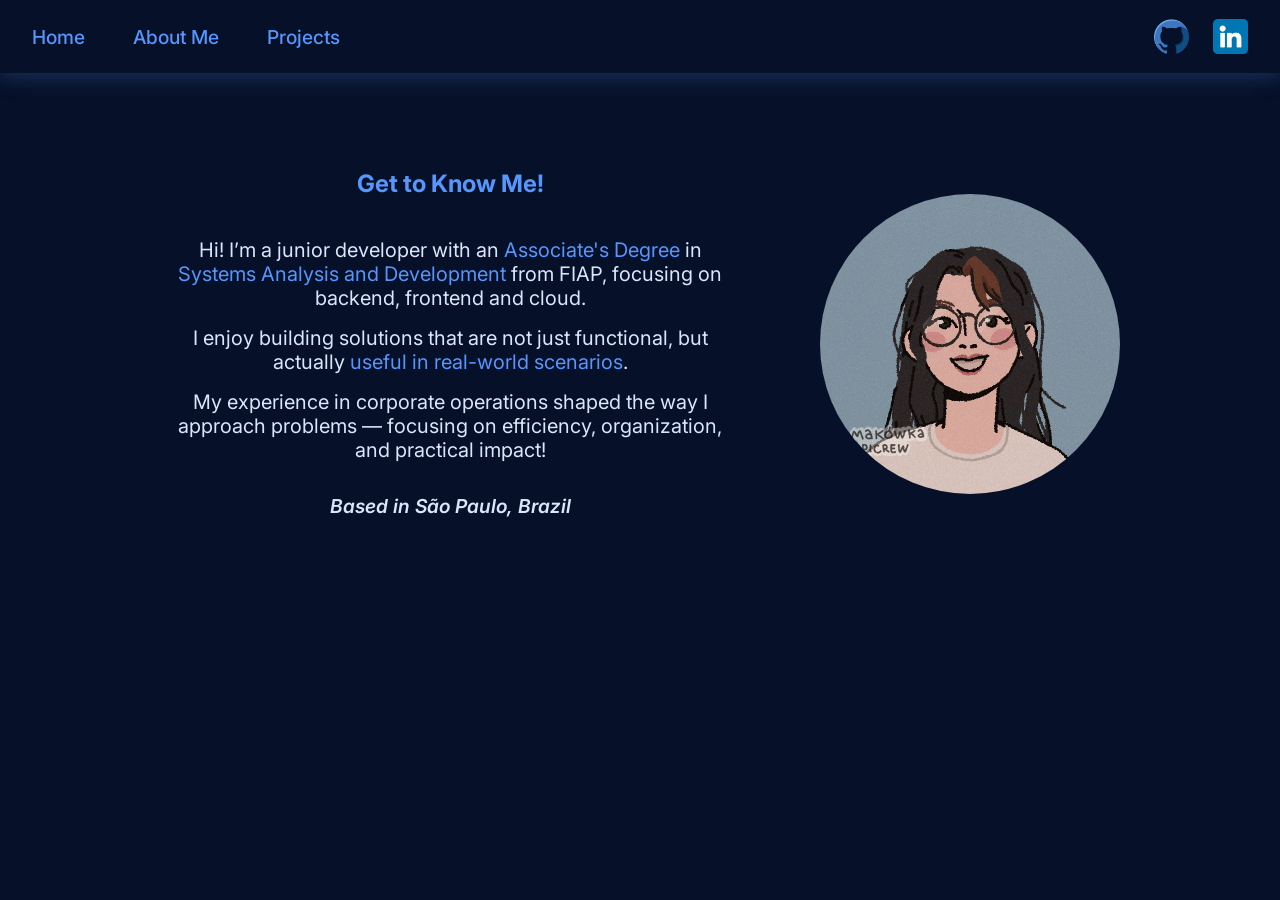
==== about.html @ 89931473 "About section started + add social media links" ====
<!DOCTYPE html>
<html lang="en">
<head>
    <meta charset="UTF-8">
    <meta name="viewport" content="width=device-width, initial-scale=1.0">
    <title>Personal Portfolio - Lavinia Park</title>

    <link rel="stylesheet" href="css/style.css">
    <link rel="preconnect" href="https://fonts.googleapis.com">
    <link rel="preconnect" href="https://fonts.gstatic.com" crossorigin>
    <link href="https://fonts.googleapis.com/css2?family=Inter:ital,opsz,wght@0,14..32,100..900;1,14..32,100..900&display=swap" rel="stylesheet">
</head>
<body>
    <header class="menu">
        <nav>
            <ul>
                <li><a href="index.html" class="navbar">Home</a></li>
                <li><a href="about.html" class="navbar">About Me</a></li>
                <li><a href="projects.html" class="navbar">Projects</a></li>
            </ul>
            <div class="icons">
                <a href="https://github.com/laviniapark" target="_blank">
                    <img src="images/github.png" alt="Github Icon">
                </a>
                <a href="https://www.linkedin.com/in/lavinia-park-l01122003/" target="_blank">
                    <img src="images/linkedin.png" alt="Linkedin Icon">
                </a>
            </div>
        </nav>
    </header>
    <main>
        <section class="intro">
            <h1>Get to Know Me!</h1>
            <p>Hi! I’m a junior developer with an <span class="color">Associate's Degree</span> in <span class="color">Systems Analysis and Development</span> from FIAP, focusing on backend, frontend and cloud.</p>
            <p>I enjoy building solutions that are not just functional, but actually <span class="color">useful in real-world scenarios</span>.</p>
            <p>My experience in corporate operations shaped the way I approach problems — focusing on efficiency, organization, and practical impact!</p>
            <span class="italic-text">Based in São Paulo, Brazil</span>
        </section>
        <img src="images/my-icon.png" alt="My Icon" class="profile-pic">
    </main>
</body>
</html>
---- css/style.css ----
* {
  margin: 0;
  padding: 0;
  box-sizing: border-box;
}

body {
  margin: 0;
  font-family: 'Inter', sans-serif;
  color: #dae7fa;
  background-color: #061028;
  min-height: 100vh;
}

header {
  position: relative;
  z-index: 2;
  padding: 1.2rem 2rem;
}

/* Navigation Bar */
header nav {
  display: flex;
  justify-content: space-between;
  align-items: center;
}

header ul {
  list-style-type: none;
  display: flex;
  gap: 3rem;
  margin: 0;
  padding: 0;
}

.navbar {
  position: relative;
  text-decoration: none;
  color: #5596ff;
  font-weight: 500;
  font-size: 1.2rem;
}

.navbar::after {
  content: "";
  position: absolute;
  left: 0;
  bottom: -3px;
  width: 100%;
  height: 2px;
  background: #3b83f6;
  transform: scaleX(0);
  transform-origin: center;
  transition: transform 0.25s ease;
}

.navbar:hover {
  color: #92bcff;
}

.navbar:hover::after {
  transform: scaleX(1);
}

.icons {
  display: flex;
  align-items: center;
  gap: 1.5rem;
  margin-left: 3rem;
}

.icons a {
  display: flex;
  align-items: center;
}

.icons img {
  display: block;
  width: 35px;
  height: 35px;
}

main {
  position: relative;
  z-index: 2;
  flex: 1;
  display: flex;
  align-items: center;
  justify-content: center;
  gap: 5rem;
}

.hero {
  position: relative;
  min-height: 100vh;
  overflow: hidden;
  background: radial-gradient(circle at center, #0f172a 20%, #020617 65%);
  display: flex;
  flex-direction: column;
}

.blob {
  position: absolute;
  width: 560px;
  height: 560px;
  border-radius: 50%;
  pointer-events: none;
  top: 50%;
  left: 50%;
  transform: translate(-50%, -50%);
  filter: blur(50px);
  background: radial-gradient(
    circle,
    rgba(96, 165, 250, 0.25) 0%,
    rgba(59, 130, 246, 0.15) 40%,
    rgba(30, 64, 175, 0.08) 60%,
    transparent 75%
  );
}

/*Home Main Section*/

.hero-box {
  display: flex;
  flex-direction: column;
  align-items: center;
}

.hero-content {
  display: flex;
  flex-direction: column;
  align-items: center;
  text-align: center;
  animation: subirTexto 0.8s ease forwards;
  animation-delay: 1s;
  padding-bottom: 2rem;
}

.hero-content h1 {
    font-size: 5rem;
}

.hero-content p {
    font-weight: 500;
    opacity: 0.9;
    font-size: 1.25rem;
    padding-left: 1rem;
    font-style: italic;
}

.btn {
 outline: none;
 cursor: pointer;
 border: none;
 padding: 0.9rem 2rem;
 margin: 0;
 font-family: inherit;
 font-size: inherit;
 position: relative;
 display: inline-block;
 letter-spacing: 0.05rem;
 font-weight: 700;
 font-size: 17px;
 border-radius: 500px;
 overflow: hidden;
 background: #92bcff;
 color: #d8e7fd;
 text-decoration: none;
}

.btn span {
 position: relative;
 z-index: 10;
 transition: color 0.4s;
}

.btn:hover span {
 color: #003790;
}

.btn::before {
 content: "";
 position: absolute;
 top: 0;
 left: -10%;
 width: 120%;
 height: 100%;
 background: #003790;
 transform: skew(30deg);
 transition: transform 0.4s cubic-bezier(0.3, 1, 0.8, 1);
}

.btn:hover::before {
 transform: translate3d(100%, 0, 0);
}


/*Footer*/

footer {
  position: relative;
  z-index: 2;
  padding-bottom: 1rem;
}

.copyright {
  color: #5596ff;
  font-size: 0.8rem;
  text-align: center;
  margin: 0;
}

/*------------*/
/*ABOUT ME CSS*/
/*------------*/

.menu {
  box-shadow: 0 4px 20px rgba(85, 150, 255, 0.25);
}

.intro {
  display: flex;
  flex-direction: column;
  align-items: center;
  text-align: center;
  max-width: 580px;
  padding: 6rem 1rem;
  gap: 1rem;
}

.intro h1 {
    padding-bottom: 1.5rem;
    color: #5596ff;
}

.intro p {
    font-size: 1.25rem;
}

.color {
    font-size: 1.25rem;
    color: #5596ff;
    font-weight: 400;
}

.italic-text {
    font-size: 1.20rem;
    font-style: italic;
    font-weight: 600;
    padding-top: 1rem;
}

.profile-pic {
    width: 300px;
    height: 300px;
    border-radius: 50%;
    object-fit: cover;
}
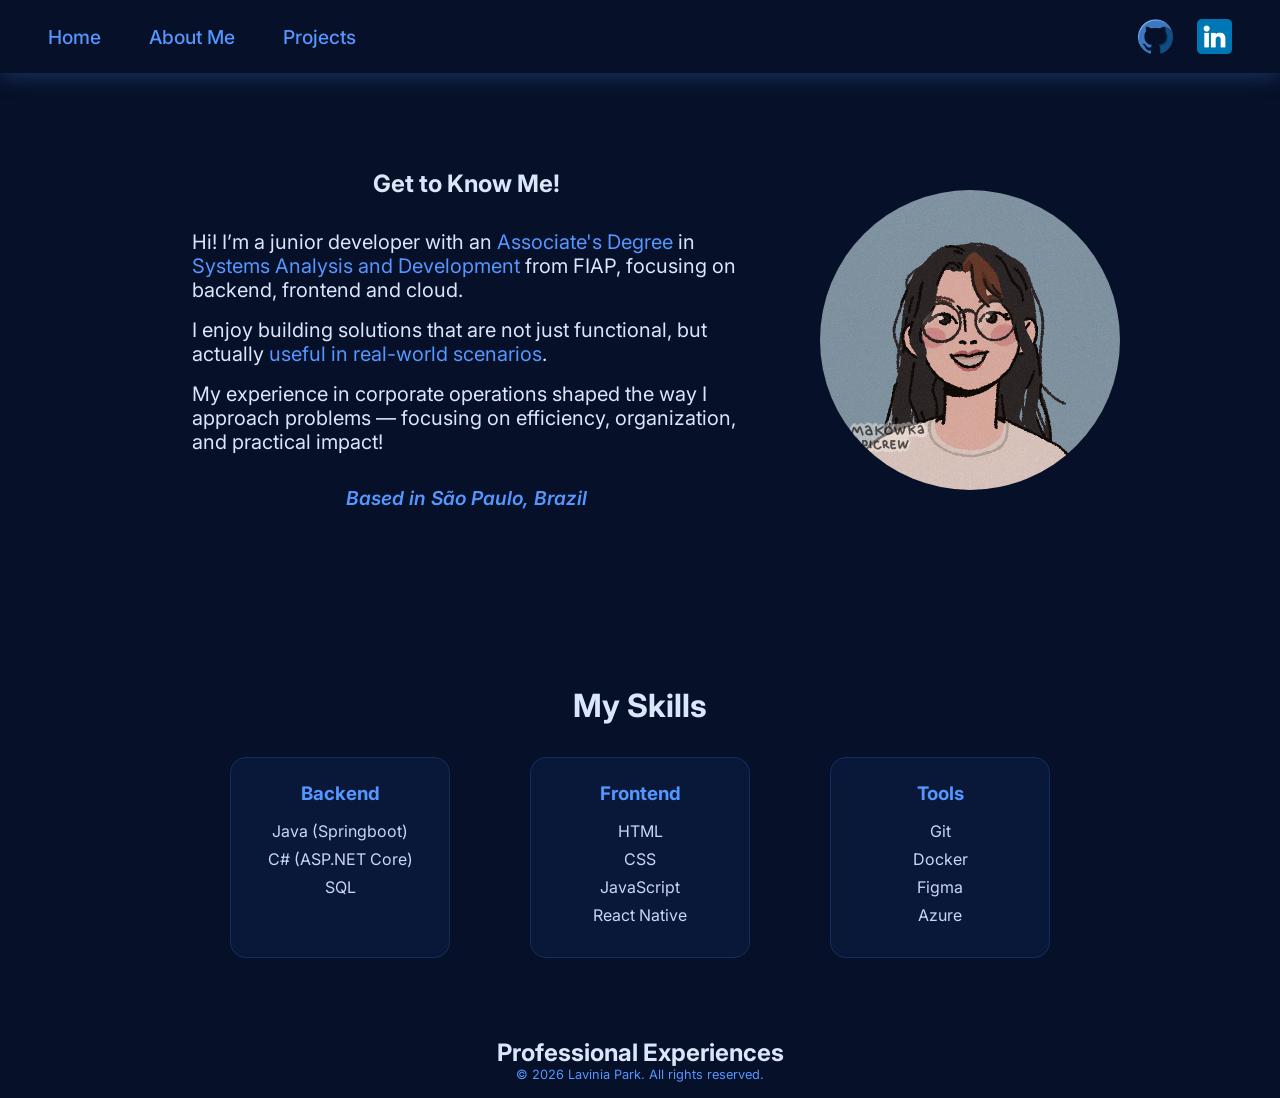
==== commit 4d86931a: "Minor changes" ====
--- a/about.html
+++ b/about.html
@@ -29,14 +29,55 @@
         </nav>
     </header>
     <main>
-        <section class="intro">
-            <h1>Get to Know Me!</h1>
-            <p>Hi! I’m a junior developer with an <span class="color">Associate's Degree</span> in <span class="color">Systems Analysis and Development</span> from FIAP, focusing on backend, frontend and cloud.</p>
-            <p>I enjoy building solutions that are not just functional, but actually <span class="color">useful in real-world scenarios</span>.</p>
-            <p>My experience in corporate operations shaped the way I approach problems — focusing on efficiency, organization, and practical impact!</p>
-            <span class="italic-text">Based in São Paulo, Brazil</span>
+        <div class="about">
+            <section class="intro">
+                <h1>Get to Know Me!</h1>
+                <p>Hi! I’m a junior developer with an <span class="color">Associate's Degree</span> in <span class="color">Systems Analysis and Development</span> from FIAP, focusing on backend, frontend and cloud.</p>
+                <p>I enjoy building solutions that are not just functional, but actually <span class="color">useful in real-world scenarios</span>.</p>
+                <p>My experience in corporate operations shaped the way I approach problems — focusing on efficiency, organization, and practical impact!</p>
+                <span class="italic-text">Based in São Paulo, Brazil</span>
+            </section>
+            <img src="images/my-icon.png" alt="My Icon" class="profile-pic">
+        </div>
+        <section class="skills">
+            <h1>My Skills</h1>
+            <div class="skills-container">
+                <div class="skill-card">
+                <h3>Backend</h3>
+                <ul>
+                    <li>Java (Springboot)</li>
+                    <li>C# (ASP.NET Core)</li>
+                    <li>SQL</li>
+                </ul>
+                </div>
+
+                <div class="skill-card">
+                <h3>Frontend</h3>
+                <ul>
+                    <li>HTML</li>
+                    <li>CSS</li>
+                    <li>JavaScript</li>
+                    <li>React Native</li>
+                </ul>
+                </div>
+
+                <div class="skill-card">
+                <h3>Tools</h3>
+                <ul>
+                    <li>Git</li>
+                    <li>Docker</li>
+                    <li>Figma</li>
+                    <li>Azure</li>
+                </ul>
+                </div>
+            </div>
         </section>
-        <img src="images/my-icon.png" alt="My Icon" class="profile-pic">
+        <section class="experience">
+            <h1>Professional Experiences</h1>
+        </section>
     </main>
+    <footer>
+        <p class="copyright">© 2026 Lavinia Park. All rights reserved.</p>
+    </footer>
 </body>
 </html>
--- a/css/style.css
+++ b/css/style.css
@@ -15,7 +15,7 @@
 header {
   position: relative;
   z-index: 2;
-  padding: 1.2rem 2rem;
+  padding: 1.2rem 3rem;
 }
 
 /* Navigation Bar */
@@ -85,6 +85,7 @@
   z-index: 2;
   flex: 1;
   display: flex;
+  flex-direction: column;
   align-items: center;
   justify-content: center;
   gap: 5rem;
@@ -218,19 +219,27 @@
   box-shadow: 0 4px 20px rgba(85, 150, 255, 0.25);
 }
 
+.about {
+    display: flex;
+    align-items: center;
+    justify-content: center;
+    gap: 5rem;
+}
+
 .intro {
   display: flex;
   flex-direction: column;
   align-items: center;
-  text-align: center;
+  text-align: left;
   max-width: 580px;
-  padding: 6rem 1rem;
+  padding: 6rem 0rem;
+  padding-left: 2rem;
   gap: 1rem;
 }
 
 .intro h1 {
-    padding-bottom: 1.5rem;
-    color: #5596ff;
+    padding-bottom: 1rem;
+    color: #dae7fa;
 }
 
 .intro p {
@@ -247,6 +256,7 @@
     font-size: 1.20rem;
     font-style: italic;
     font-weight: 600;
+    color: #5596ff;
     padding-top: 1rem;
 }
 
@@ -255,4 +265,52 @@
     height: 300px;
     border-radius: 50%;
     object-fit: cover;
+
+}
+
+/*SKILL SECTION*/
+
+.skills {
+  width: 100%;
+  max-width: 1000px;
+  text-align: center;
+}
+
+.skills h1 {
+  font-size: 2rem;
+  margin-bottom: 2rem;
+}
+
+.skills-container {
+  display: flex;
+  justify-content: center;
+  gap: 5rem;
+  flex-wrap: wrap;
+}
+
+.skill-card {
+  background: rgba(59, 131, 246, 0.08);
+  border: 1px solid rgba(59, 131, 246, 0.2);
+  border-radius: 16px;
+  padding: 1.5rem 2rem;
+  width: 220px;
+
+  backdrop-filter: blur(10px);
+  transition: 0.3s ease;
+}
+
+.skill-card h3 {
+  margin-bottom: 1rem;
+  color: #5596ff;
+}
+
+.skill-card ul {
+  list-style: none;
+  padding: 0;
+}
+
+.skill-card li {
+  margin: 0.5rem 0;
+  color: #cbd5f5;
+  font-weight: 400;
 }
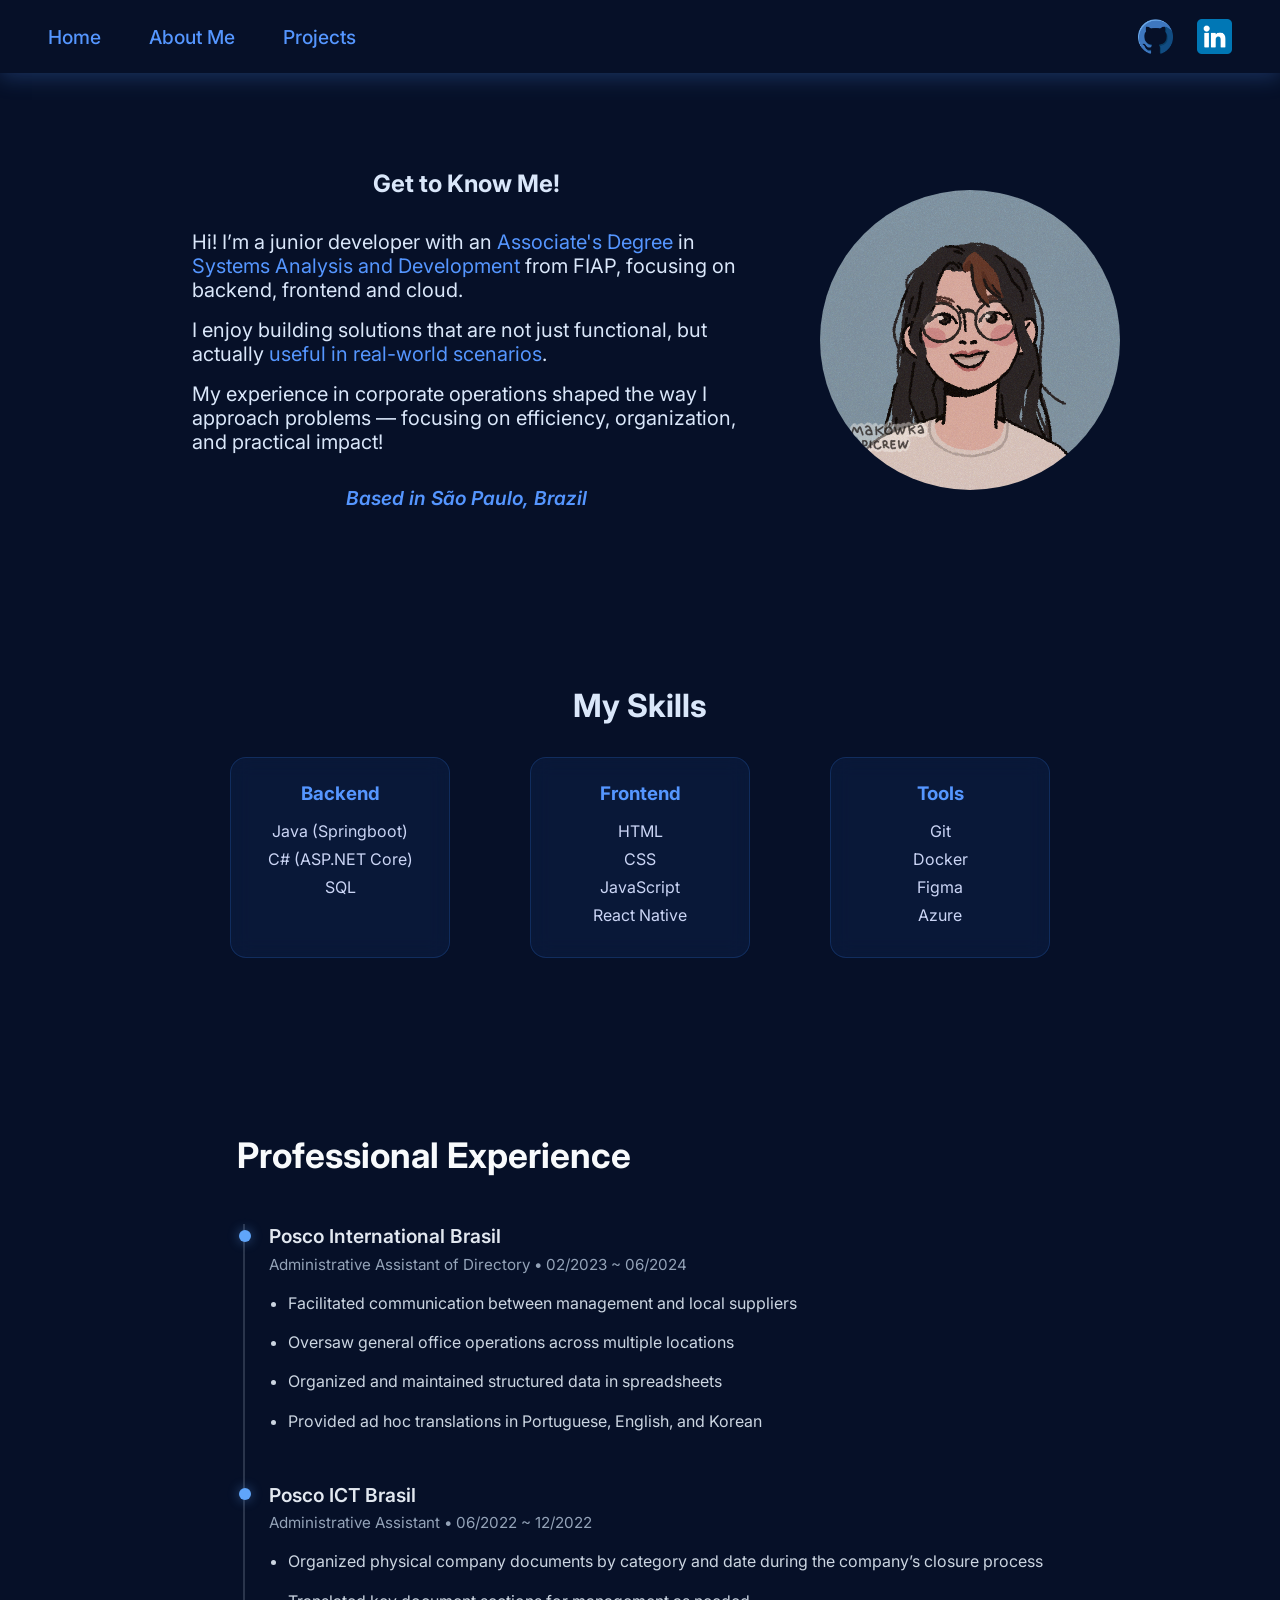
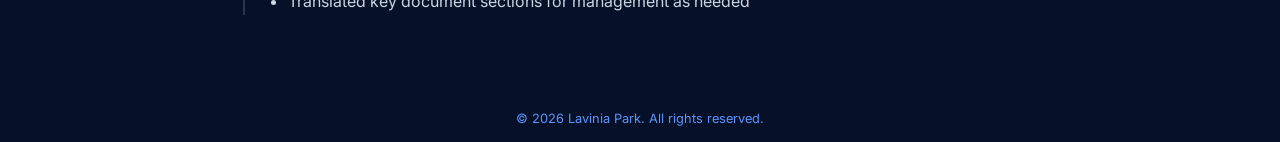
==== commit 9ab9893a: "Professional experience addes + minor changes" ====
--- a/about.html
+++ b/about.html
@@ -73,7 +73,34 @@
             </div>
         </section>
         <section class="experience">
-            <h1>Professional Experiences</h1>
+            <h1>Professional Experience</h1>
+            <div class="timeline">
+                <div class="timeline-item">
+                    <div class="timeline-dot"></div>
+                    <div class="timeline-content">
+                        <h3>Posco International Brasil</h3>
+                        <span>Administrative Assistant of Directory • 02/2023 ~ 06/2024</span>
+                        <ul>
+                            <li>Facilitated communication between management and local suppliers</li>
+                            <li>Oversaw general office operations across multiple locations</li>
+                            <li>Organized and maintained structured data in spreadsheets</li>
+                            <li>Provided ad hoc translations in Portuguese, English, and Korean</li>
+                        </ul>
+                    </div>
+                </div>
+
+                <div class="timeline-item">
+                    <div class="timeline-dot"></div>
+                    <div class="timeline-content">
+                        <h3>Posco ICT Brasil</h3>
+                        <span>Administrative Assistant • 06/2022 ~ 12/2022</span>
+                        <ul>
+                            <li>Organized physical company documents by category and date during the company’s closure process</li>
+                            <li>Translated key document sections for management as needed</li>
+                        </ul>
+                    </div>
+                </div>
+            </div>
         </section>
     </main>
     <footer>
--- a/css/style.css
+++ b/css/style.css
@@ -296,12 +296,23 @@
   width: 220px;
 
   backdrop-filter: blur(10px);
-  transition: 0.3s ease;
+  transition: all 0.3s ease;
+}
+
+.skill-card:hover {
+  transform: translateY(-6px) scale(1.02);
+  border: 1px solid rgba(96, 165, 250, 0.5);
+  background: rgba(59, 131, 246, 0.12);
+  box-shadow: 0 10px 25px rgba(59, 131, 246, 0.15);
 }
 
 .skill-card h3 {
   margin-bottom: 1rem;
   color: #5596ff;
+}
+
+.skill-card:hover h3 {
+  color: #7fb3ff;
 }
 
 .skill-card ul {
@@ -313,4 +324,79 @@
   margin: 0.5rem 0;
   color: #cbd5f5;
   font-weight: 400;
+}
+
+/*PROFESSIONAL EXPERIENCE CSS*/
+
+.experience {
+  padding: 6rem 8%;
+}
+
+.experience h1 {
+  font-size: 2.2rem;
+  margin-bottom: 3rem;
+  color: #f8fafc;
+}
+
+.timeline {
+  position: relative;
+  padding-left: 2rem;
+}
+
+.timeline::before {
+  content: "";
+  position: absolute;
+  top: 0;
+  left: 0.35rem;
+  width: 2px;
+  height: 100%;
+  background: rgba(148, 163, 184, 0.25);
+}
+
+.timeline-item {
+  position: relative;
+  margin-bottom: 3rem;
+}
+
+.timeline-item:last-child {
+  margin-bottom: 0;
+}
+
+.timeline-dot {
+  position: absolute;
+  top: 0.35rem;
+  left: -1.90rem;
+  width: 12px;
+  height: 12px;
+  border-radius: 50%;
+  background: #60a5fa;
+  box-shadow: 0 0 12px rgba(96, 165, 250, 0.45);
+}
+
+.timeline-content h3 {
+  font-size: 1.2rem;
+  font-weight: 600;
+  color: #e2e8f0;
+  margin-bottom: 0.35rem;
+}
+
+.timeline-content span {
+  display: inline-block;
+  font-size: 0.95rem;
+  color: #94a3b8;
+  margin-bottom: 1rem;
+}
+
+.timeline-content ul {
+  padding-left: 1.2rem;
+}
+
+.timeline-content li {
+  margin-bottom: 0.75rem;
+  line-height: 1.7;
+  color: #cbd5e1;
+}
+
+.timeline-content li:last-child {
+  margin-bottom: 0;
 }
